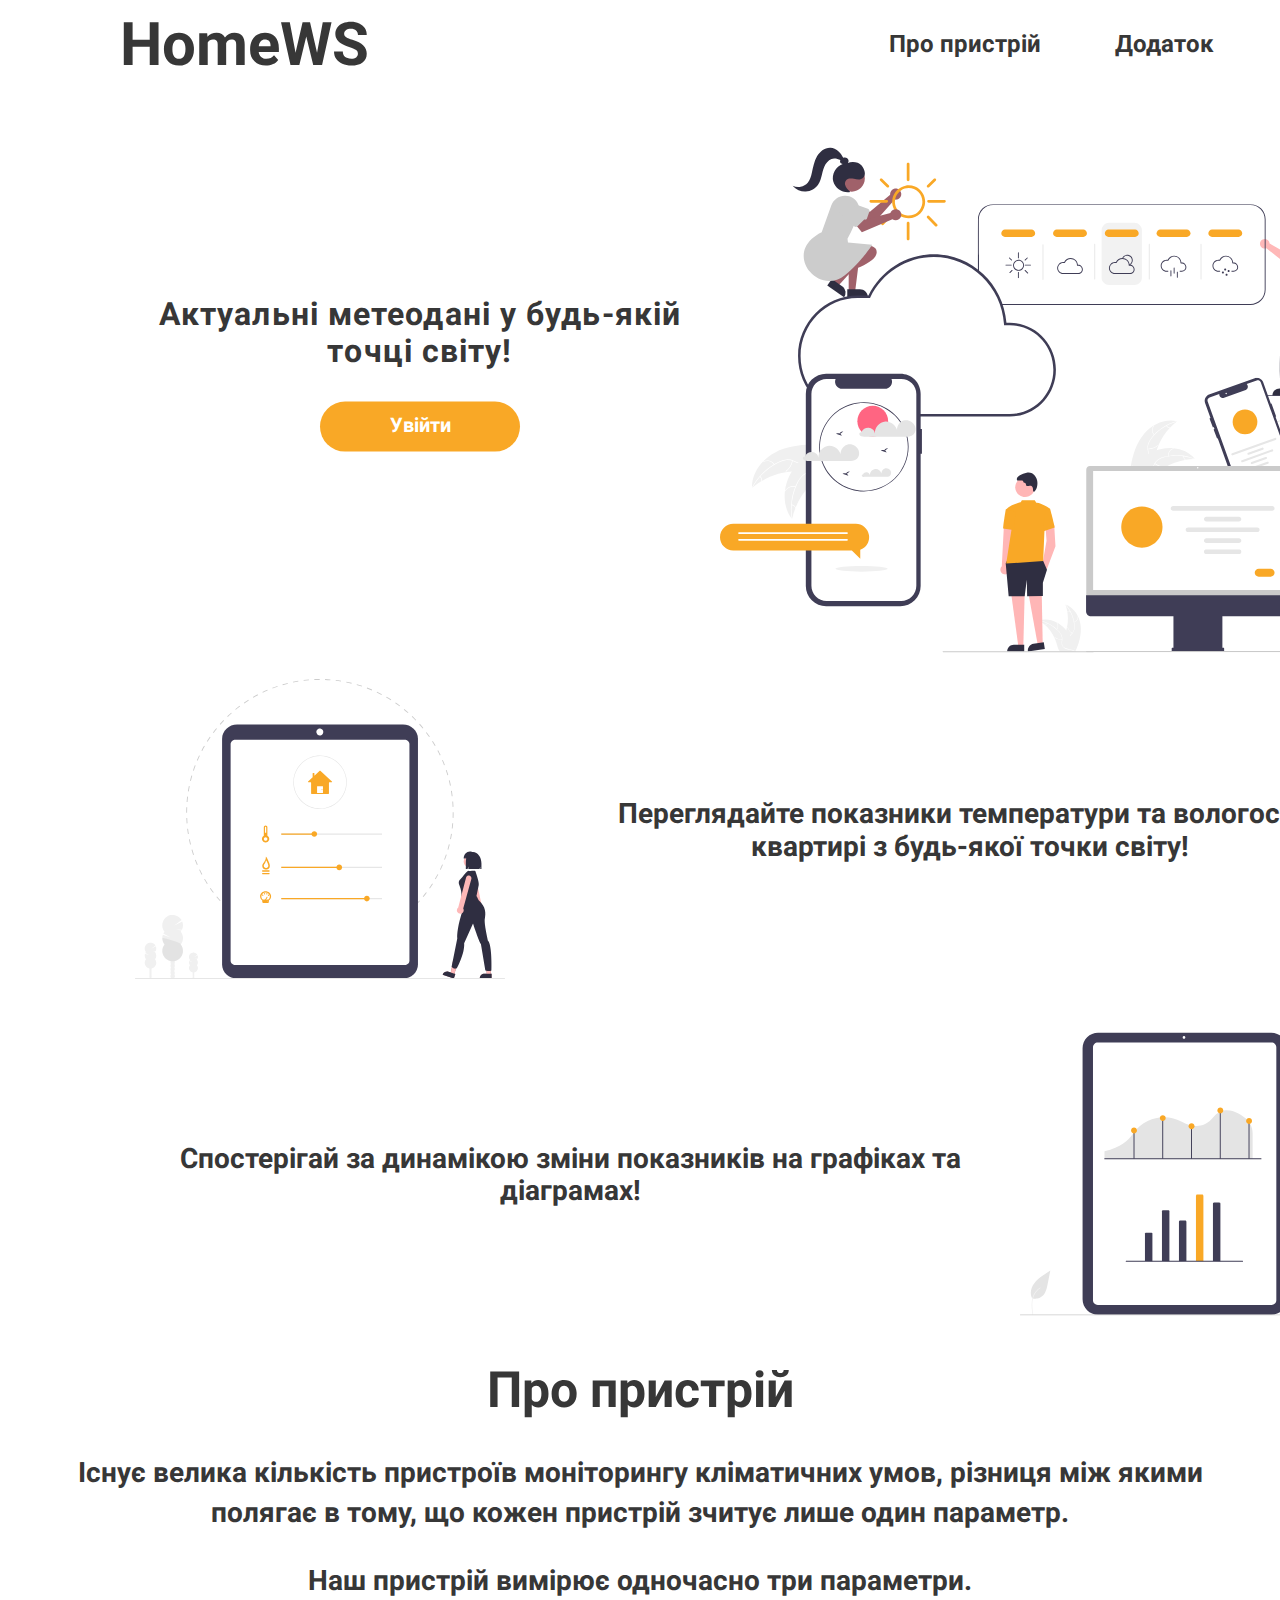
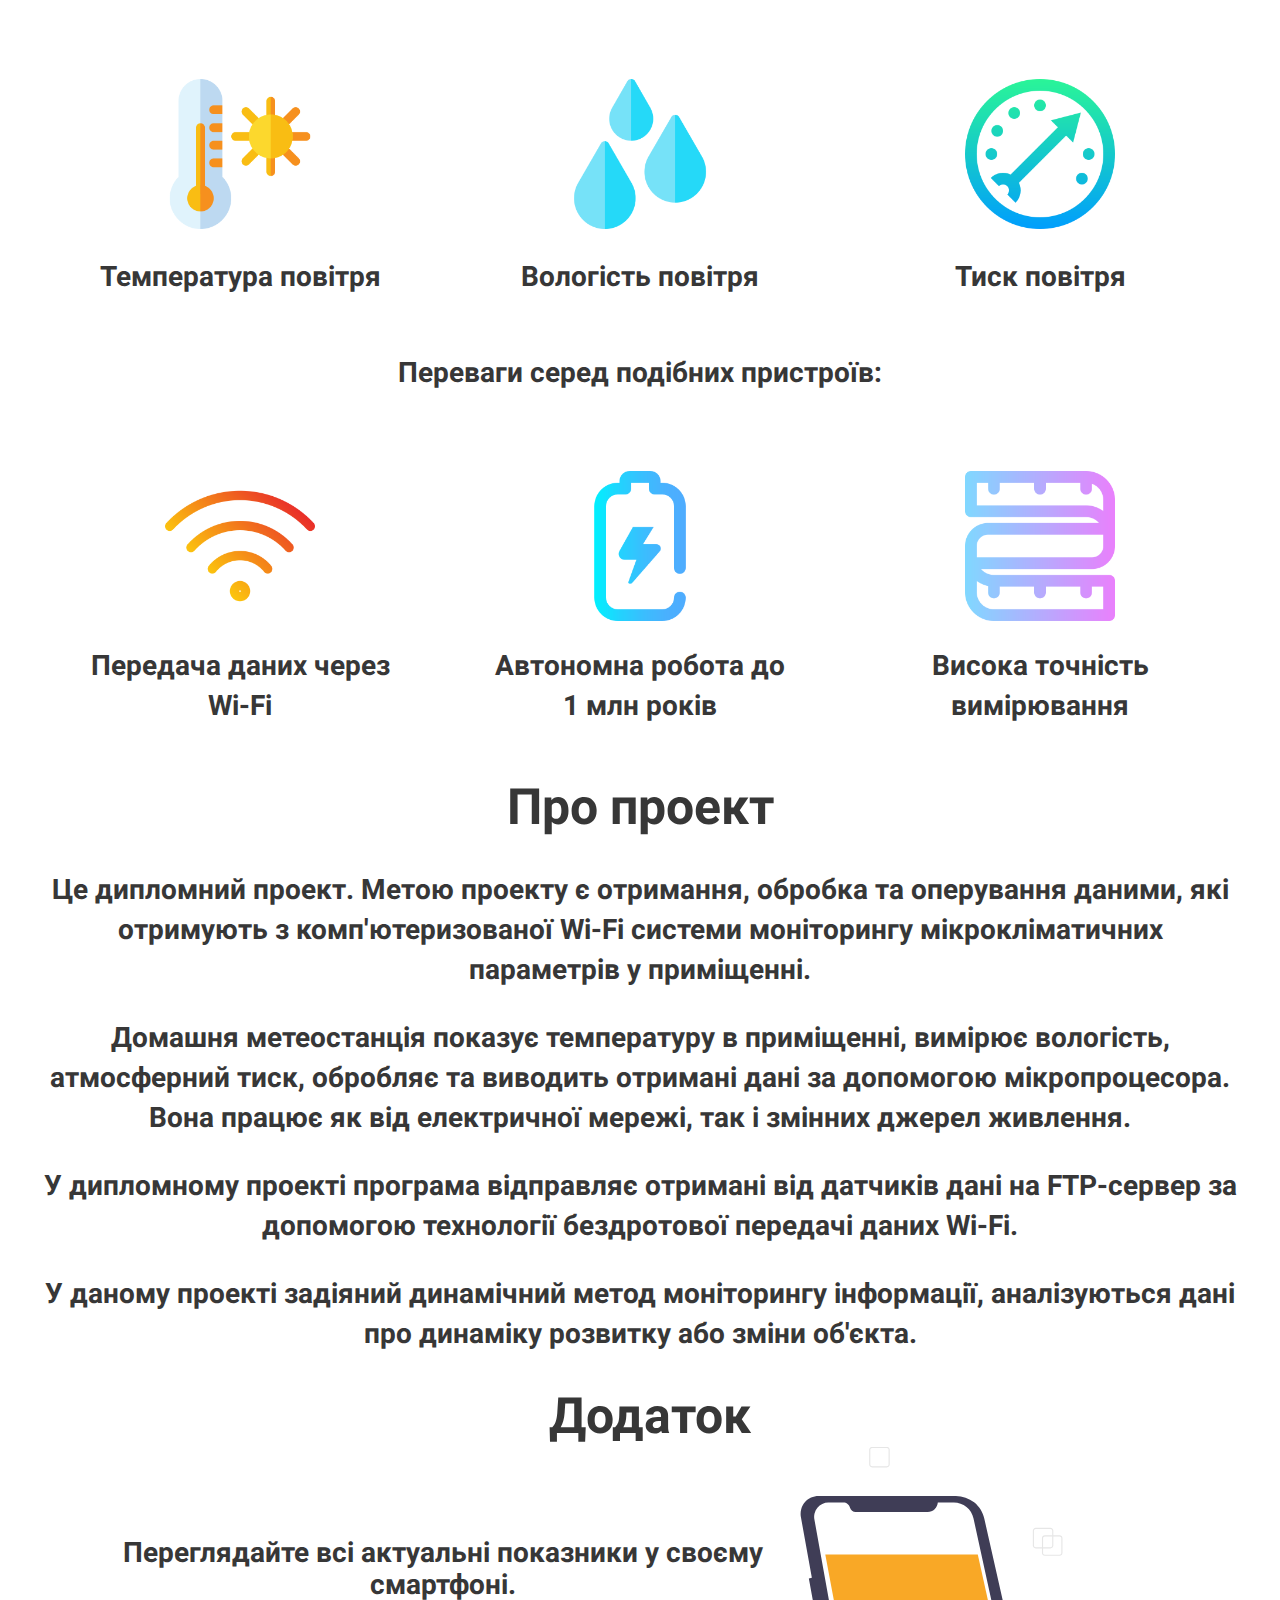
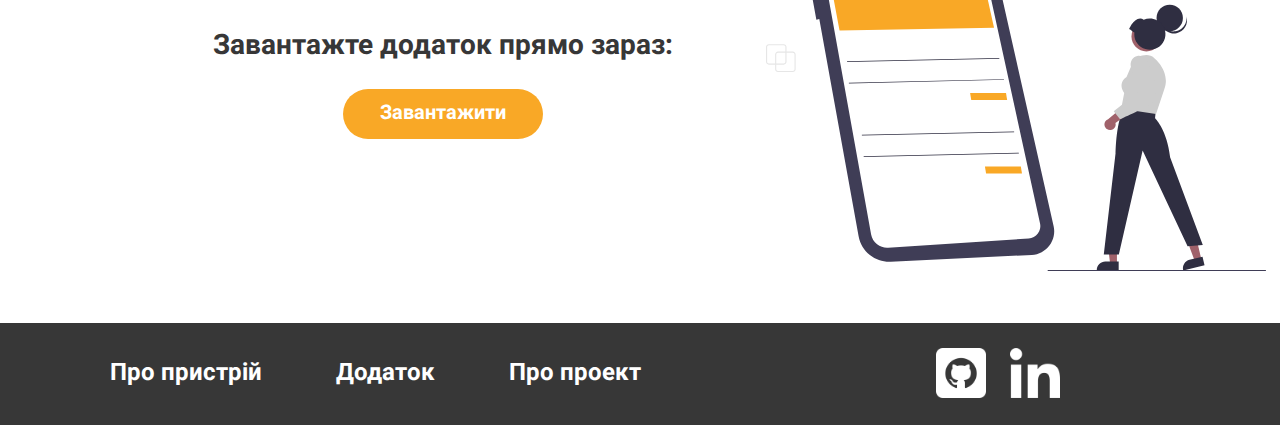
==== index.html @ 55caa4d3 "First commit. Add landing page." ====
<!DOCTYPE html>
<html lang="en">
<head>
    <meta charset="UTF-8">
    <meta http-equiv="X-UA-Compatible" content="IE=edge">
    <meta name="viewport" content="width=device-width, initial-scale=1.0">
    <meta name="viewport" content="width=1600">
    
    <!-- <link rel="preconnect" href="https://fonts.googleapis.com">
    <link rel="preconnect" href="https://fonts.gstatic.com" crossorigin>
    <link href="https://fonts.googleapis.com/css2?family=Roboto:ital,wght@0,400;0,500;0,700;1,400;1,500;1,700&display=swap" rel="stylesheet">
     -->
    <link rel="shortcut icon" href="icon/icon_site.png" type="image/png">
    <link rel="stylesheet" href="css/reset_style.css">
    <link rel="stylesheet" href="css/home_style.css">
    <link rel="stylesheet" href="css/fonts_style.css">
    <link rel="stylesheet" href="css/return_button_style.css">
    <link rel="stylesheet" href="css/popup_style.css">
    <link rel="stylesheet" href="css/form_style.css">
    <title>HomeWS</title>
</head>
<body>
    
    <!-- <div class="header">
        <div class="wrapper wrapper_header">
            <div class="header_logo">
                <a href="" id="logo">HomeWS</a><br>
            </div>
            <nav class="header_navigation">
                <ul>
                    <li><a href="#">О девайсе</a></li>
                    <li><a href="#">Приложение</a></li>
                    <li><a href="#">О проекте</a></li>
                </ul>
            </nav>
        </div>
    </div> -->
    <div class="wrapper">
        <a name="header_site"></a>
        <div class="header look_padding">
            <div class="header_logo">
                <a href="index.html" id="logo">HomeWS</a><br>
            </div>
            <nav class="header_navigation">
                <ul>
                    <li><a href="#about_device">Про пристрій</a></li>
                    <li><a href="#about_app">Додаток</a></li>    
                    <li><a href="#about_project">Про проект</a></li>
                </ul>
            </nav>
        </div>
    </div>

    <div class="wrapper">
        <div class="banner look_padding">
        <div class="banner_log_in">
            <p>Актуальні метеодані у будь-якій точці світу!</p>
            <div class="button_log_in">
                <a href="#popup" class="fill-div popup_link">Увійти</a>
            </div>
        </div>
        <div class="banner_image">
            <img src="image/baner_home_page.svg" alt="">    
        </div>
        </div>
    </div>

    <!-- <div class="wrapper">
        <a href="#header_site">
            <div class ="contein_button">
                <div class="button">
                    
                    <svg width="86" height="48" viewBox="0 0 86 48" fill="none" xmlns="http://www.w3.org/2000/svg">
                        <path d="M7 41.0957L43.2368 7L79.4736 41.0957" stroke="white" stroke-width="13" stroke-linecap="round" stroke-linejoin="round"/>
                    </svg>
                    
                </div>
            </div>
            </a>
    </div> -->
    
    <!-- <div class="wrapper_butt">
    <a href="#header_site">
    <div class ="contein_button">
        <div class="button">
            <svg width="86" height="48" viewBox="0 0 86 48" fill="none" xmlns="http://www.w3.org/2000/svg">
                <path d="M7 41.0957L43.2368 7L79.4736 41.0957" stroke="white" stroke-width="13" stroke-linecap="round" stroke-linejoin="round"/>
            </svg> 
        </div>
    </div>
    </a>
    </div> -->

    <div class="wrapper">
        <div class="info_block_1">
            <div class="img_info_block_1">
                <img src="image/smart_house.svg" alt="">
            </div>
            <div class="text_info_block_1">
                <p>Переглядайте показники температури та вологості у квартирі з будь-якої точки світу!</p>
            </div>
        </div>
    </div>
    <div class="wrapper">
        <div class="info_block_2">
            <div class="text_info_block_2">
                <p>Спостерігай за динамікою зміни показників на графіках та діаграмах!</p>
            </div>
            <div class="img_info_block_2">
                <img src="image/locking_diagram.svg" alt="">
            </div>
        </div>
    </div>


    <div class="wrapper">
        <div class="about_device">
            <a name="about_device"></a>
            <h1>Про пристрій</h1>
            <p>Існує велика кількість пристроїв моніторингу кліматичних умов, різниця між якими полягає в тому, що кожен пристрій зчитує лише один параметр.</p>
            <p>Наш пристрій вимірює одночасно три параметри.</p>
            <div class="grid_parameters">
                <div class="grid_parameters_item">
                    <img src="image/temperature.png" alt="">
                    <p>Температура повітря</p>
                </div>
                <div class="grid_parameters_item">
                    <img src="image/humidity.png" alt="">
                    <p>Вологість повітря</p>
                </div>
                <div class="grid_parameters_item">
                    <img src="image/pressure.png" alt="">
                    <p>Тиск повітря</p>
                </div>
            </div>
            <p>Переваги серед подібних пристроїв:</p>
            <div class="grid_benefits">
                <div class="grid_benefits_item">
                    <img src="image/wifi.png" alt="">
                    <p>Передача даних через Wi-Fi</p>
                </div>
                <div class="grid_benefits_item">
                    <img src="image/battery.png" alt="">
                    <p>Автономна робота до 1 млн років</p>
                </div>
                <div class="grid_benefits_item">
                    <img src="image/measure-tape.png" alt="">
                    <p>Висока точність вимірювання</p>
                </div>
            </div>
        </div>
    </div>

    <div class="wrapper">
        <div class="about_project">
            <a name="about_project"></a>
            <h1>Про проект</h1>
            <p>
                Це дипломний проект. Метою проекту є отримання, обробка та оперування даними, 
                які отримують з комп'ютеризованої Wi-Fi системи моніторингу мікрокліматичних параметрів у приміщенні.
            </p>
            <p>
                Домашня метеостанція показує температуру в приміщенні, вимірює вологість,
                атмосферний тиск, обробляє та виводить отримані дані за допомогою мікропроцесора. 
                Вона працює як від електричної мережі, так і змінних джерел живлення.
            </p>
            <p>
                У дипломному проекті програма відправляє отримані від датчиків дані на FTP-сервер 
                за допомогою технології бездротової передачі даних Wi-Fi.
            </p>
            <p>
                У даному проекті задіяний динамічний метод моніторингу інформації,
                аналізуються дані про динаміку розвитку або зміни об'єкта.
            </p>
        </div>
    </div>

    <!-- <div class="wrapper">
        <div class="about_app">
            <h1>Приложение</h1>
            <div class="info_app">

                <p>Актуальные метеоданные в любой точке мира!</p>
                <div class="download_app">
                    <a href="#" class="fill-div">Скачать</a>
                </div>
            </div>
            <div class="image_app">
                <img src="image/mobile_app.svg" alt="">    
            </div>
        </div>
    </div> -->

    <div class="wrapper">
        <div class="about_app">
            <a name="about_app"></a>
            <h1>Додаток</h1>
            <div class="about_app_conteiner">
            <div class="info_app">
                <p>Переглядайте всі актуальні показники у своєму смартфоні.</p>
                <p>Завантажте додаток прямо зараз:</p>
                <div class="download_app">
                    <a href="#" class="fill-div">Завантажити</a>
                </div>
            </div>
            <div class="image_app">
                <img src="image/mobile_app.svg" alt="">    
            </div>
            </div>
        </div>
    </div>

    <div class="footer">
        <div class="footer_conteiner wrapper">
        <nav class="footer_navigation">
            <ul>
                <li><a href="#about_device">Про пристрій</a></li>
                <li><a href="#about_app">Додаток</a></li>
                <li><a href="#about_project">Про проект</a></li>
            </ul>
        </nav>
        <div class="social_link">
            <a href="https://github.com/IhorFomin">
                <img src="image/social_image/github.png" alt="">
            </a>
            <a href="https://www.linkedin.com/in/ihor-fomin-0a8975207/">
                <img src="image/social_image/linkedin.png" alt="">
            </a>
        </div>
        </div>
    </div>

    <div id="popup" class="popup">
        <!-- <a href="#header" class="popup_area"></a> -->
        <div class="popup_body">
            <div class="popup_content">
                <a href="#header" class="popup_close close_popup">X</a>
                <div class="popup_title">
                    Увійти 
                </div>
                <div class="popup_text">
                    <form>
                        <input type="text" name="Електрона пошта" placeholder="Електрона пошта" class="login_in_form"><br><br>
                        <input type="text" name="Пароль" placeholder="Пароль" class="login_in_form"><br><br>
                        <button type="submit" class="btn_log_in">Увійти</button>
                    </form>
                    <p>Створіть акаунт прямо зараз:</p>
                    <a href="#popup_registration" class="popup_link">Зареєструватись</a>
                </div>
            </div>  
        </div>
    </div>

    <div id="popup_registration" class="popup">
        <!-- <a href="#header" class="popup_area"></a> -->
        <div class="popup_body">
            <div class="popup_content">
                <a href="#header" class="popup_close close_popup">X</a>
                <div class="popup_title">
                    Реєстрація 
                </div>
                <div class="popup_text">
                    <form>
                        <input type="text" name="Ім'я користувача" placeholder="Ім'я користувача" class="registration_form"><br><br>
                        <input type="text" name="Електрона пошта" placeholder="Електрона пошта" class="registration_form"><br><br>
                        <input type="text" name="Пароль" placeholder="Пароль" class="registration_form"><br><br>
                        <input type="text" name="Повторіть пароль" placeholder="Повторіть пароль" class="registration_form"><br><br>
                        <button type="submit" class="btn_registration">Реєстрація</button>
                    </form>
                </div>
            </div>  
        </div>
    </div>

    <script src="https://cdnjs.cloudflare.com/ajax/libs/jquery/3.3.1/jquery.min.js"></script>
    <script src="js/display_back_button.js"></script>
    <script src="js/poput_script.js"></script>

</body>
</html>
---- css/home_style.css ----
html, body {
    height: 100%;
}

body {
    font-family: 'Roboto-Bold';
    /* font-style: normal; */
    font-weight: bold;
    /* font-weight: 1000; */
    /* min-width: 1100px; */
}

/* .container{
    min-width: 1600px;
} */

a {
    text-decoration: none;
}

.wrapper {
    max-width: 1500px;
    margin: 0 auto;
}

/* Header block */
/* start */
.header{
    display: flex;
    justify-content: space-between;
    position: relative;
    /* width: 1681px;
    height: 75px;
    left: 120px;
    top: 10px; */
    width: 1300px;
    height: 75px;
    left: 120px;
    top: 10px;
}

/* .header{
    margin: 0 auto;
    position: relative;
    width: 1681px;
    height: 75px;
    left: 120px;
    top: 10px;
    width: 1300px;
    height: 75px;
    left: 120px;
    top: 10px;
} */

.header_logo a {
    font-size: 60px;
    line-height: 70px;
    color: #373737;
    
}

/* .header_navigation {
    display: flex;
    justify-content: space-between;
    width: 3000px;
} */


.header_navigation a {
    display: flex;
    justify-content: flex-end;
    font-size: 24px;
    color: #373737;
}

.header_navigation li {
    /* position: absolute; */
    display: inline-block;
    /* width: 165px; */
    height: 40px;
    left: 900px;
    top: 10px;
    padding-left: 70px;
    padding-top: 5px;
}
/* end */

/* Banner block */
/* start */
.banner {
    display: inline-flex;
    /* justify-content: space-between; */
    left: 120px;
    width: 1300px;
    position: relative;
    margin-top: 50px;
}

.banner_log_in {
    width: 800px;
    left: 0;
    right: 0;
    margin: 0 auto;
    top: 50%;
    transform: translate(0, 25%)
    /* background-color: red; */
    /* padding-top: 150px; */
}

.banner_log_in p {
    color: #373737;
    font-size: 32px;
    text-align: center;
    letter-spacing: 1.1px;
}

.button_log_in {
    width: 200px;
    height: 50px;
    text-align: center;
    background: #F9A826;
    border-radius: 90px;
    left: 0;
    right: 0;
    margin: 0 auto;
}

a.fill-div {
    display: block;
    height: 100%;
    width: 100%;
    color: white;
    padding-top: 12px;
    font-size: 20px;
}


.banner_image {
    width: 800px;
    /* height: 500px; */
    /* background-color: green; */
}
/* end */

/* info_block_1 block */
/* start */
.info_block_1 {
    left: 120px;
    width: 1300px;
    position: relative;
    display: inline-flex;
}

.text_info_block_1{
    width: 800px;
    left: 0;
    right: 0;
    margin: 0 auto;
    top: 50%;
    transform: translate(0, 30%)
}

.text_info_block_1 p {
    color: #373737;
    font-size: 28px;
    text-align: center;
    /* letter-spacing: 1px; */
}
/* end */

/* info_block_2 block */
/* start */
.info_block_2 {
    top: 40px;
    left: 120px;
    width: 1300px;
    position: relative;
    display: inline-flex;
}

.text_info_block_2{
    width: 800px;
    left: 0;
    right: 0;
    margin: 0 auto;
    top: 50%;
    transform: translate(0, 30%)
}

.text_info_block_2 p {
    color: #373737;
    font-size: 28px;
    text-align: center;
    /* letter-spacing: 1px; */
}
/* end */

.about_device {
    top: 40px;
    position: relative;
    /* left: 120px; */
    width: 1200px;
    margin: 0 auto;
}

h1 {
    color: #373737;
    text-align: center;
    font-size: 50px;
}

.about_device p {
    color: #373737;
    font-size: 28px;
    text-align: center;
    line-height: 40px;
    /* letter-spacing: 1px; */
}

/* .grid {
    text-align: center;
    display: grid;
    grid-template-areas: "a b c";
    grid-gap: 30px;
} */

.grid_parameters {
    padding-top: 50px;
    display: grid;
    grid-template-columns: 1fr 1fr 1fr;
}

.grid_parameters_item {
    /* height: 500px; */
    /* display: flex;
    justify-content: space-between; */
}

.grid_parameters_item img {
    top: 50px;
    display: block;
    margin: 0 auto;
    height: 150px;
    width: 150px;
}

.grid_parameters_item p {
    font-size: 28px;
    text-align: center;
    color: #373737;
}

.grid_benefits {
    padding-top: 50px;
    display: grid;
    grid-template-columns: 1fr 1fr 1fr;
}

.grid_benefits_item {
    /* height: 500px; */
    /* display: flex;
    justify-content: space-between; */
}

.grid_benefits_item img {
    top: 50px;
    display: block;
    margin: 0 auto;
    height: 150px;
    width: 150px;
}

.grid_benefits_item p {
    padding-top: 25px;
    margin: 0 auto;
    font-size: 28px;
    text-align: center;
    color: #373737;
    width: 300px;
}

.about_project {
    top: 60px;
    position: relative;
    /* left: 120px; */
    width: 1200px;
    margin: 0 auto;
}

.about_project p {
    color: #373737;
    font-size: 28px;
    text-align: center;
    line-height: 40px;
    /* letter-spacing: 1px; */
}

.about_app {
    /* display: inline-flex; */
    top: 60px;
    position: relative;
    /* left: 120px; */
    width: 1300px;
    margin: 0 auto;
}

.about_app_conteiner{
    display: inline-flex;
    /* justify-content: space-between; */
    top: -70px;
    left: 120px;
    width: 1200px;
    position: relative;
}


.info_app {
    height: 400px;
    width: 700px;
    left: 0;
    right: 0;
    margin: 0 auto;
    top: 50%;
    transform: translate(0, 25%)
    
    /* background-color: red; */
    /* padding-top: 150px; */
}

.info_app p {
    color: #373737;
    font-size: 28px;
    text-align: center
}

.download_app {
    width: 200px;
    height: 50px;
    text-align: center;
    background: #F9A826;
    border-radius: 90px;
    left: 0;
    right: 0;
    margin: 0 auto;
}

.image_app {
    width: 600px;
}

/* .wrapper .footer{
    background-color: #373737;
} */

.footer{
    padding-top: 15px;
    padding-bottom: 10px;
    background-color: #373737;
    /* display: flex;
    justify-content: space-between; */
    position: relative;
    padding-right: 200px;
    /* width: 1680px;
    margin-left: 190px;
    margin-right: 190px; */
    /* width: 1681px;
    height: 75px;
    left: 120px;
    top: 10px; */
}

.footer_conteiner{
    display: flex;
    justify-content: space-between;
}

.footer_navigation a {
    display: flex;
    justify-content: space-between;
    font-size: 24px;
    color: #ffffff;
}

.footer_navigation li {
    /* position: absolute; */
    display: inline-block;
    /* width: 165px; */
    height: 40px;
    left: 900px;
    top: 10px;
    padding-left: 70px;
    padding-top: 5px;
}

/* .social_link{
    margin-right: 120px;
} */

.social_link img {
    padding-top: 10px;
    padding-right: 20px;
    width: 50px;
    height: 50px;
}


/* портретная ориентация */
@media screen and (orientation:portrait) {
    /* Стили для портретной */
    html {
        transform: scale(0.5);
    }
}
/* горизонтальная ориентация */
@media screen and (orientation:landscape) {
    /* стили для горизонтальной */
    html {
        transform: scale(1);
    }
}
---- css/fonts_style.css ----
@font-face {
	font-family: 'Roboto';
	src: url('../fonts/Roboto-Regular.eot');
	src: local('☺'), url('../fonts/Roboto-Regular.woff') format('woff'), url('../fonts/Roboto-Regular.ttf') format('truetype'), url('../fonts/Roboto-Regular.svg') format('svg');
	font-weight: normal;
	font-style: normal;
}

@font-face {
	font-family: 'Roboto-Medium';
	src: url('../fonts/Roboto-Medium.eot');
	src: local('☺'), url('../fonts/Roboto-Medium.woff') format('woff'), url('../fonts/Roboto-Medium.ttf') format('truetype'), url('../fonts/Roboto-Medium.svg') format('svg');
	font-weight: 500;
	font-style: normal;
}

@font-face {
	font-family: 'Roboto-Bold';
	src: url('../fonts/Roboto-Bold.eot');
	src: local('☺'), url('../fonts/Roboto-Bold.woff') format('woff'), url('../fonts/Roboto-Bold.ttf') format('truetype'), url('../fonts/Roboto-Bold.svg') format('svg');
	font-weight: 700;
	font-style: normal;
}

@font-face {
	font-family: 'Roboto-Black';
	src: url('../fonts/Roboto-Black.eot');
	src: local('☺'), url('../fonts/Roboto-Black.woff') format('woff'), url('../fonts/Roboto-Black.ttf') format('truetype'), url('../fonts/Roboto-Black.svg') format('svg');
	font-weight: 900;
	font-style: normal;
}
---- css/return_button_style.css ----
.contein_button{
    display: none;
    /* position: fixed; */
    position: absolute;
    width:100px;
    height:100px;
    background: #000000;
    opacity: .4;
    border-radius: 15px;
    bottom: 100px;
    /* left: 1400px; */
    /* left: 0; */
    /* right: 0; */
    left: 92%;
}

.button {
    padding-left: 7px;
    padding-top: 25px;
}


a.fill-div {
    display: block;
    height: 100%;
    width: 100%;
}

/* .wrapper .contein_button{
    right: 0;
} */

.wrapper_butt{
    max-width: 1500px;
    /* height: 100px; */
    margin: 0 auto;
    /* background-color: red; */
    /* right: 0; */
    z-index: 1000;
    
}
---- css/popup_style.css ----
body.lock {
    overflow: hidden;
}

.popup {
    position: fixed;
    width: 100%;
    height: 100%;
    /* height: 1000px; */
    background-color: rgba(0, 0, 0, 0.8);
    top: 0;
    left: 0;
    opacity: 0;
    visibility: hidden;
    transition: all 0.8s ease 0s;
}

/* .popup:target{
    opacity: 1;
    visibility: visible;
} */

.popup.open{
    opacity: 1;
    visibility: visible;
}

.popup.open .popup_content{
    transform: translate(0px, 0px);
    opacity: 1;
}

.popup_area {
    position: absolute;
    width: 100%;
    height: 100%;
    top: 0;
    left: 0;
}

.popup_body {
    min-height: 100%;
    display: flex;
    align-items: center;
    justify-content: center;
    padding: 30px 10px;
}

.popup_content {
    background-color: #fff;
    color: #000;
    max-width: 800px;
    padding: 30px;
    position: relative;

    width: 600px;

    opacity: 0;
    transition: all 0.8s ease 0s;
    transform: translate(0px, -100%);
    border-radius: 20px;
}

.popup_close {
    position: absolute;
    right: 10px;
    top: 10px;
    font-size: 20px;
    color: #000;
    text-decoration: none;
}

.popup_title {
    /* font-family: "Roboto-Bold"; */
    font-size: 40px;
    margin: 0px 0px 0px 0px;
    text-align: center;
    color: #373737;
}

.popup_text {
    text-align: center;
}

.popup_text p{
    color: #373737;
    margin-top: 30px;
    font-size: 20px;
}

.popup_text a{
    color: #1F46CF;
    margin-top: 30px;
    font-size: 20px;
}

.popup_text a:hover{
    color: #1434a8;
    margin-top: 30px;
    font-size: 20px;
    padding-bottom: 20px;
}
---- css/form_style.css ----
.login_in_form {
    padding: 10px;
    border: none;
    box-shadow: 0 3px 0 #F9A826;
    width: 80%;
    font-size: 24px;
    outline: 0;
    color: #373737;
}

input {
    margin-top: 30px;
}

.btn_log_in {
	display: inline-block;	
	box-sizing: border-box;
	padding: 0 25px;
	/* margin: 0 15px 15px 0; */
    margin-top: 30px;
	outline: none;
	border: 1px solid #fff;
	border-radius: 50px;
	height: 46px;
    width: 200px;
	font-size: 20px;
	text-decoration: none;
	color: #fff;
	background-color: #F9A826;
	cursor: pointer;
	user-select: none;
	appearance: none;
	touch-action: manipulation;  
	vertical-align: top;
	transition: box-shadow 0.2s;
}
.btn_log_in:focus-visible {
	border: 1px solid #f89901;
	outline: none;
}

.btn_log_in:active {
	background-color: #f89901;
}

.btn_log_in:hover {
	background-color: #f89901;
}


.registration_form {
    padding: 10px;
    border: none;
    box-shadow: 0 3px 0 #F9A826;
    width: 80%;
    font-size: 24px;
    outline: 0;
    color: #373737;
}

.btn_registration {
	display: inline-block;	
	box-sizing: border-box;
	padding: 0 25px;
	/* margin: 0 15px 15px 0; */
    margin-top: 30px;
	outline: none;
	border: 1px solid #fff;
	border-radius: 50px;
	height: 46px;
    width: 200px;
	font-size: 20px;
	text-decoration: none;
	color: #fff;
	background-color: #F9A826;
	cursor: pointer;
	user-select: none;
	appearance: none;
	touch-action: manipulation;  
	vertical-align: top;
	transition: box-shadow 0.2s;
}

.btn_registration:active {
	background-color: #f89901;
}

.btn_registration:hover {
	background-color: #f89901;
}
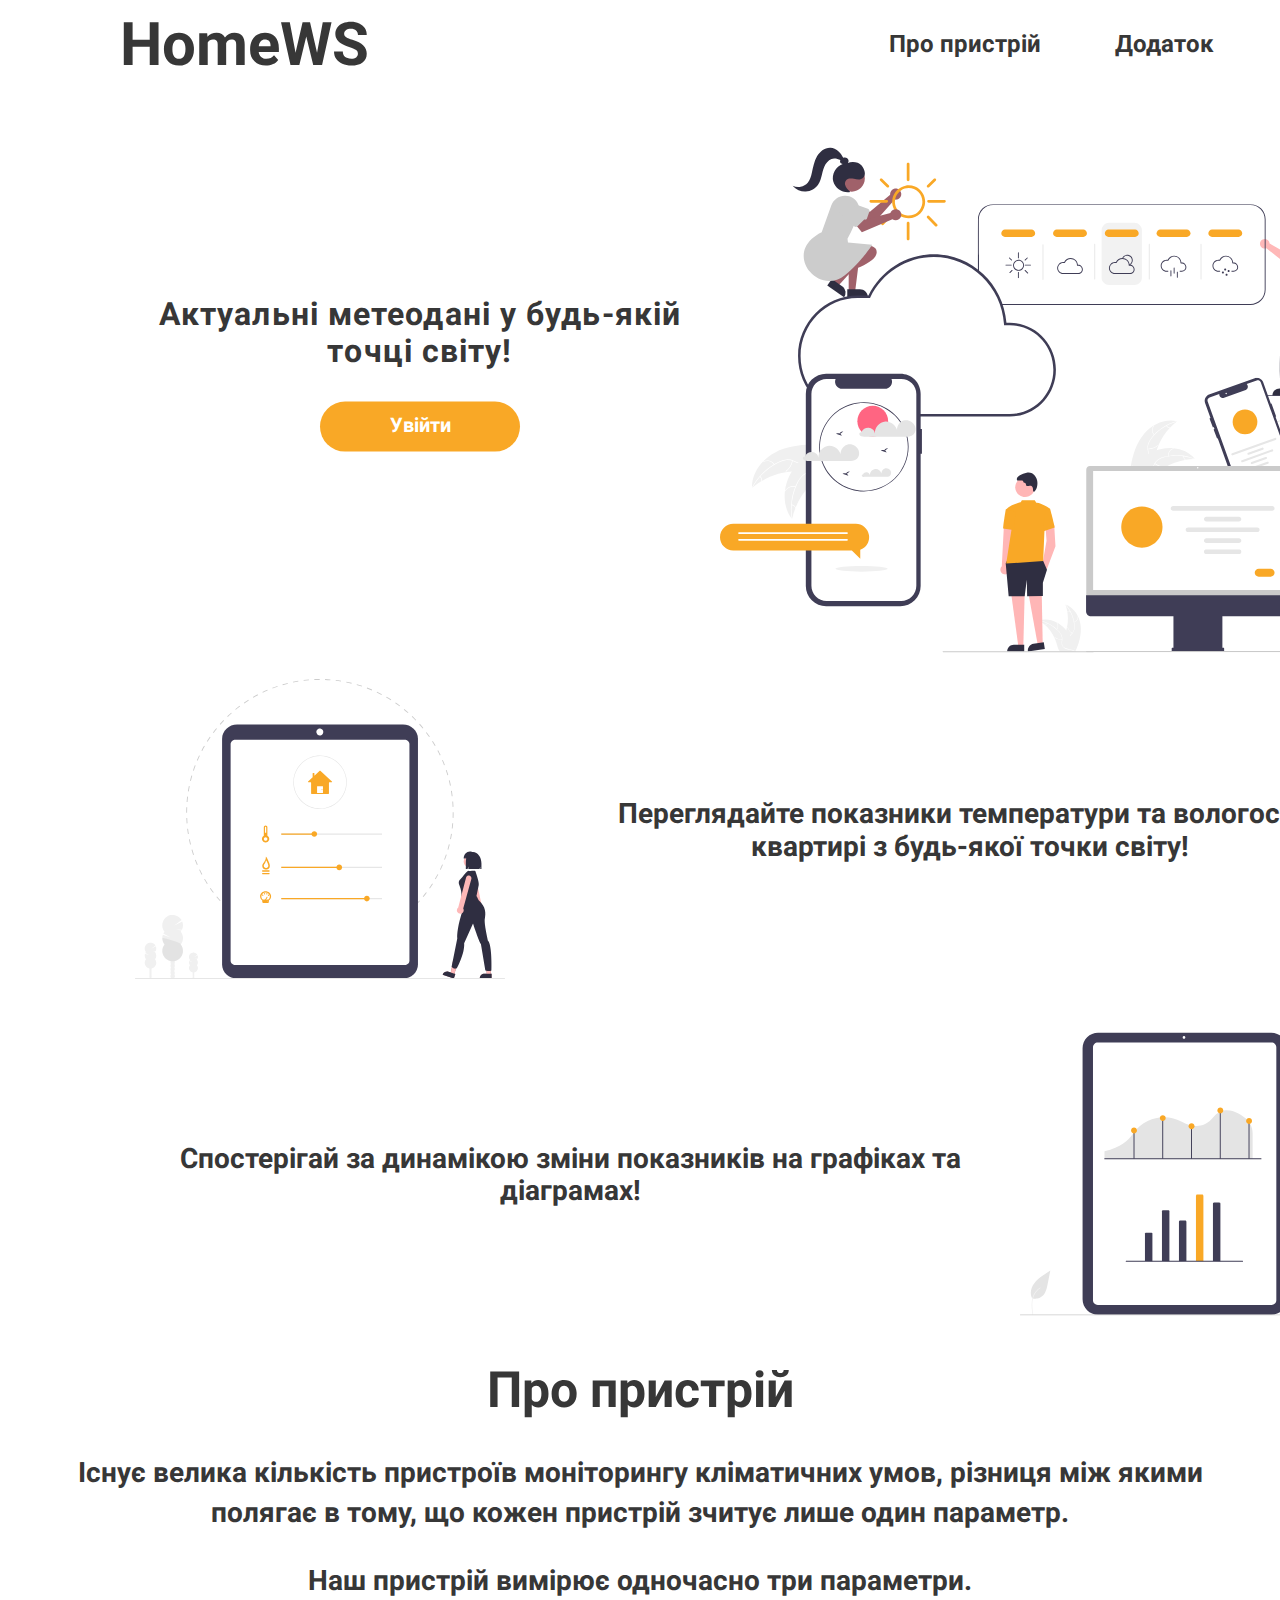
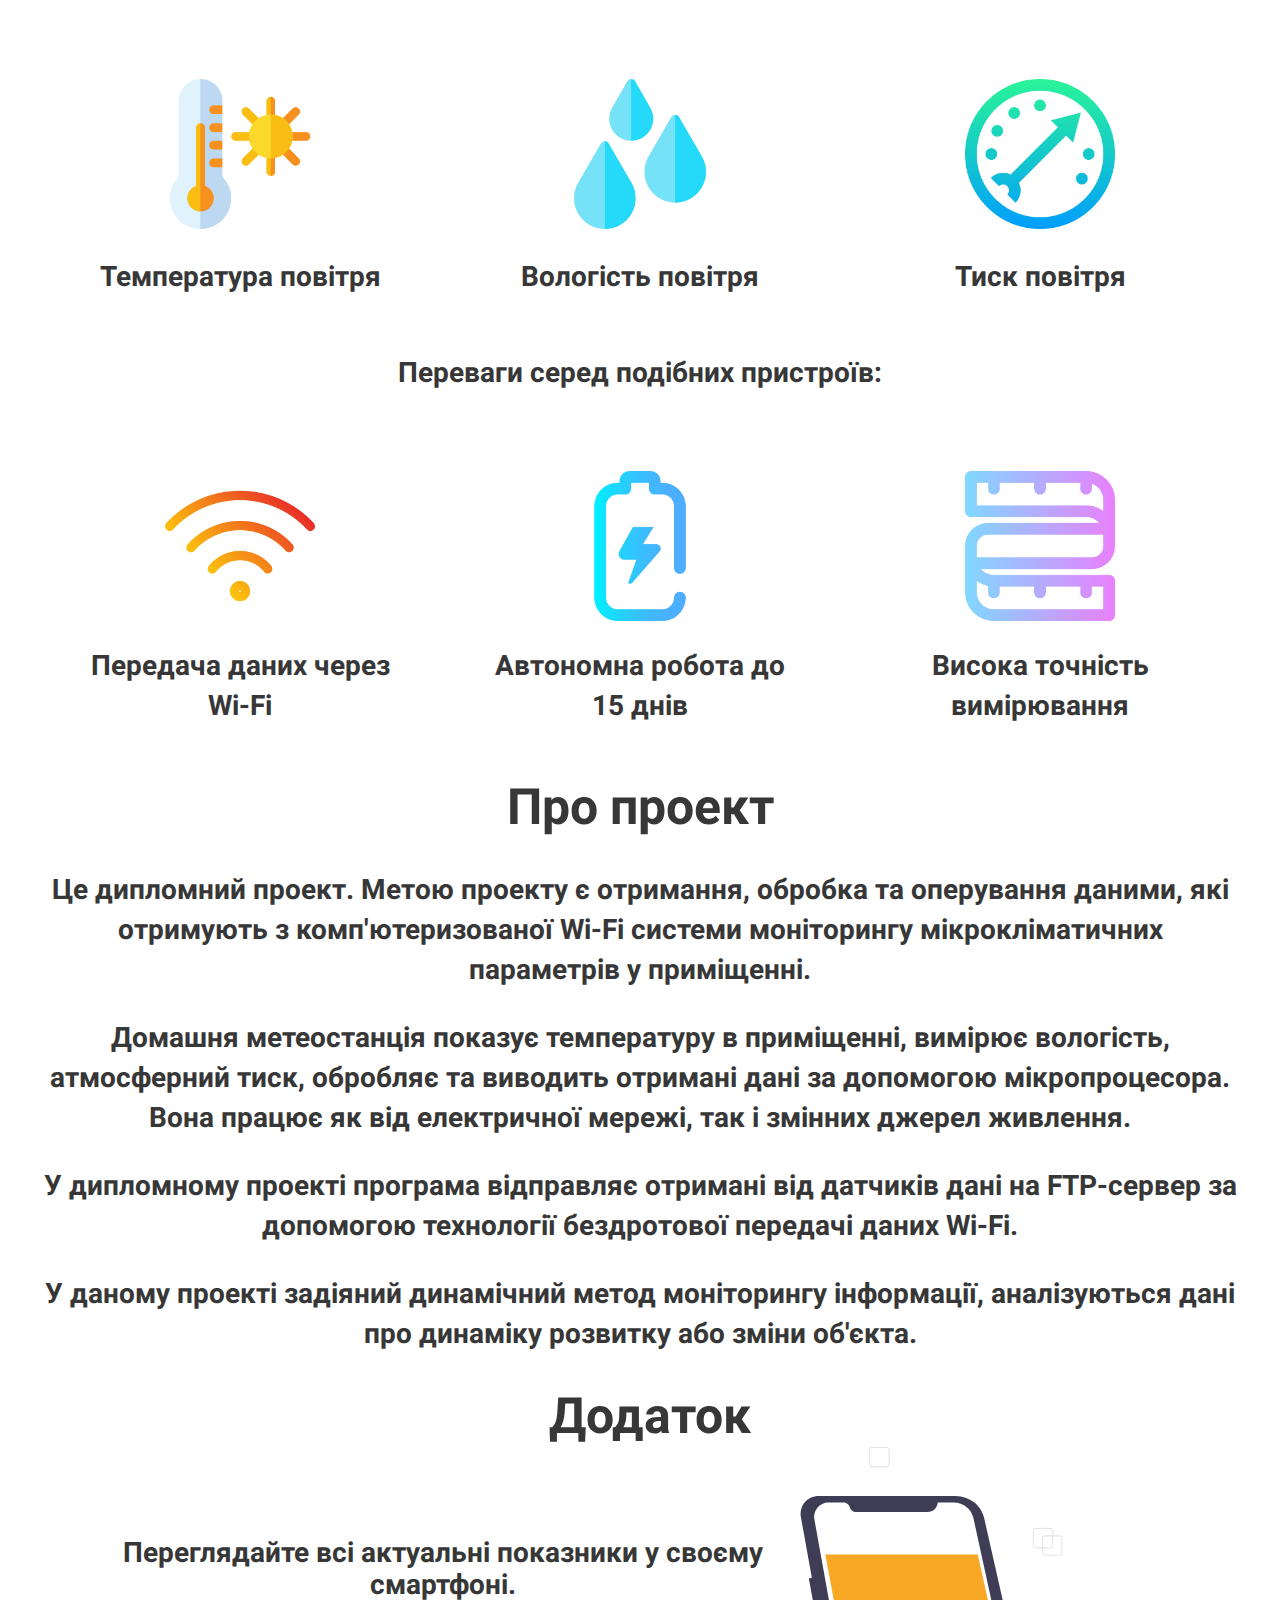
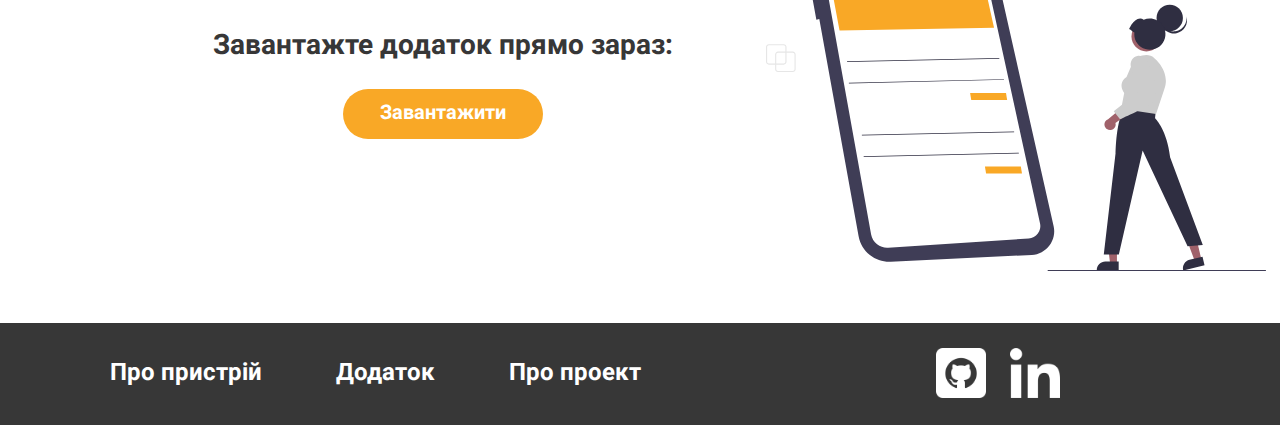
==== commit 6cd81865: "Data editing" ====
--- a/index.html
+++ b/index.html
@@ -141,7 +141,7 @@
                 </div>
                 <div class="grid_benefits_item">
                     <img src="image/battery.png" alt="">
-                    <p>Автономна робота до 1 млн років</p>
+                    <p>Автономна робота до 15 днів</p>
                 </div>
                 <div class="grid_benefits_item">
                     <img src="image/measure-tape.png" alt="">
